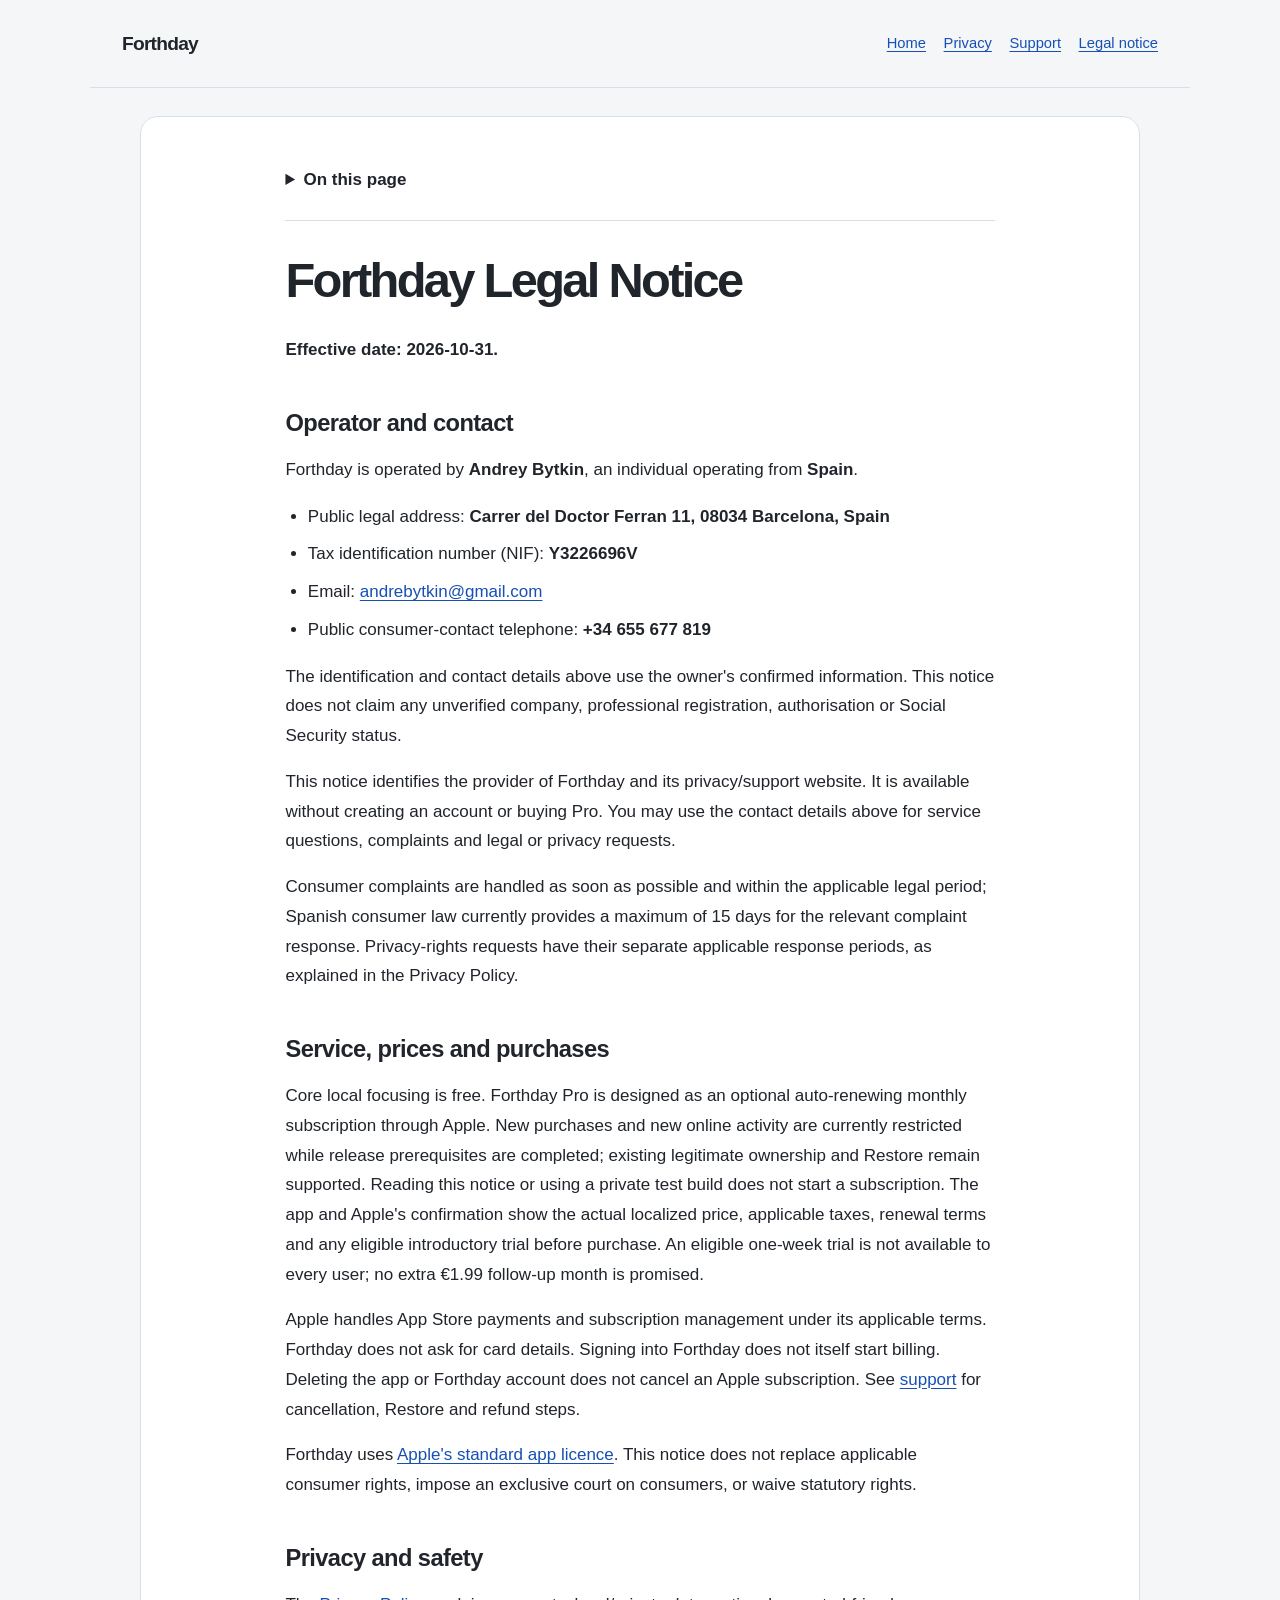
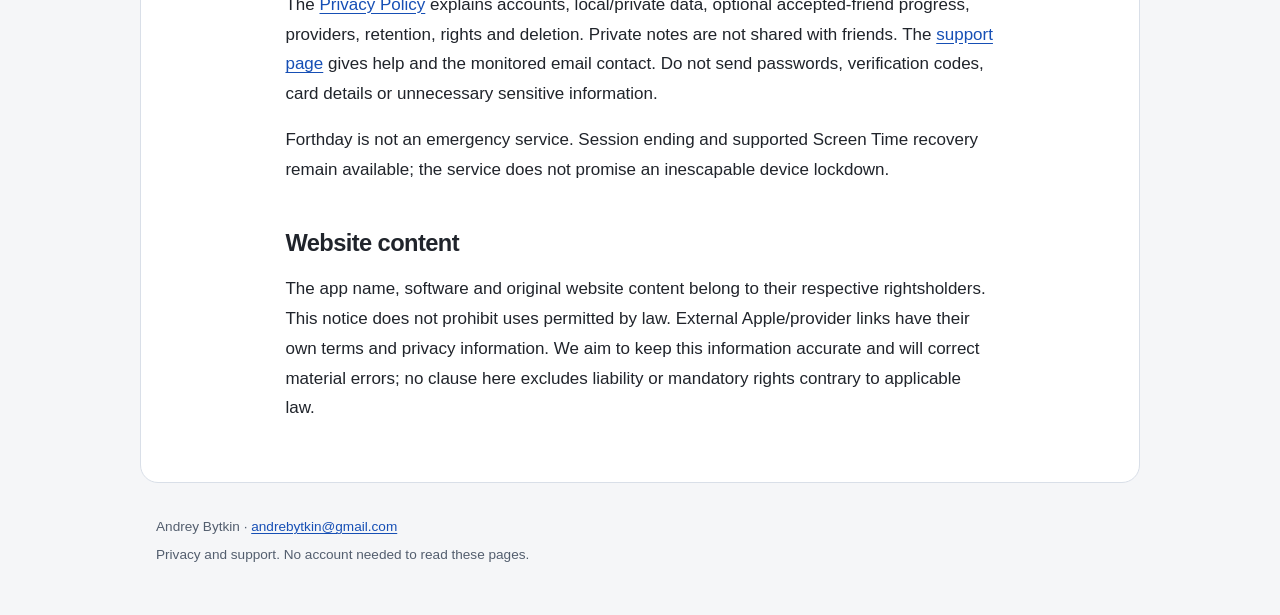
==== legal-notice/index.html @ 4b8013cb "Publish Forthday privacy, support and legal notice" ====
<!doctype html>
<html lang="en">
<head>
  <meta charset="utf-8">
  <meta name="viewport" content="width=device-width, initial-scale=1">
  <meta name="color-scheme" content="light dark">
  
  <meta name="referrer" content="strict-origin-when-cross-origin">
  <title>Legal Notice · Forthday</title>
  <meta name="description" content="Forthday privacy information and practical support from Andrey Bytkin.">
  <link rel="stylesheet" href="../assets/styles.css">
</head>
<body>
  <a class="skip" href="#main">Skip to content</a>
  <header class="masthead"><a class="wordmark" href="../index.html">Forthday</a><nav aria-label="Main"><a href="../index.html">Home</a><a href="../privacy/index.html">Privacy</a><a href="../support/index.html">Support</a><a href="../legal-notice/index.html">Legal notice</a></nav></header>
  
  <main id="main" tabindex="-1"><article><details class="contents"><summary>On this page</summary><ul><li><a href="#operator-and-contact">Operator and contact</a></li><li><a href="#service-prices-and-purchases">Service, prices and purchases</a></li><li><a href="#privacy-and-safety">Privacy and safety</a></li><li><a href="#website-content">Website content</a></li></ul></details><h1>Forthday Legal Notice</h1>
<p><strong>Effective date: 2026-10-31.</strong></p>
<h2 id="operator-and-contact">Operator and contact</h2>
<p>Forthday is operated by <strong>Andrey Bytkin</strong>, an individual operating from <strong>Spain</strong>.</p>
<ul><li>Public legal address: <strong>Carrer del Doctor Ferran 11, 08034 Barcelona, Spain</strong></li><li>Tax identification number (NIF): <strong>Y3226696V</strong></li><li>Email: <a href="mailto:andrebytkin@gmail.com">andrebytkin@gmail.com</a></li><li>Public consumer-contact telephone: <strong>+34 655 677 819</strong></li></ul>
<p>The identification and contact details above use the owner&#x27;s confirmed information. This notice does not claim any unverified company, professional registration, authorisation or Social Security status.</p>
<p>This notice identifies the provider of Forthday and its privacy/support website. It is available without creating an account or buying Pro. You may use the contact details above for service questions, complaints and legal or privacy requests.</p>
<p>Consumer complaints are handled as soon as possible and within the applicable legal period; Spanish consumer law currently provides a maximum of 15 days for the relevant complaint response. Privacy-rights requests have their separate applicable response periods, as explained in the Privacy Policy.</p>
<h2 id="service-prices-and-purchases">Service, prices and purchases</h2>
<p>Core local focusing is free. Forthday Pro is designed as an optional auto-renewing monthly subscription through Apple. New purchases and new online activity are currently restricted while release prerequisites are completed; existing legitimate ownership and Restore remain supported. Reading this notice or using a private test build does not start a subscription. The app and Apple&#x27;s confirmation show the actual localized price, applicable taxes, renewal terms and any eligible introductory trial before purchase. An eligible one-week trial is not available to every user; no extra €1.99 follow-up month is promised.</p>
<p>Apple handles App Store payments and subscription management under its applicable terms. Forthday does not ask for card details. Signing into Forthday does not itself start billing. Deleting the app or Forthday account does not cancel an Apple subscription. See <a href="../support/index.html">support</a> for cancellation, Restore and refund steps.</p>
<p>Forthday uses <a href="https://www.apple.com/legal/internet-services/itunes/dev/stdeula/">Apple&#x27;s standard app licence</a>. This notice does not replace applicable consumer rights, impose an exclusive court on consumers, or waive statutory rights.</p>
<h2 id="privacy-and-safety">Privacy and safety</h2>
<p>The <a href="../privacy/index.html">Privacy Policy</a> explains accounts, local/private data, optional accepted-friend progress, providers, retention, rights and deletion. Private notes are not shared with friends. The <a href="../support/index.html">support page</a> gives help and the monitored email contact. Do not send passwords, verification codes, card details or unnecessary sensitive information.</p>
<p>Forthday is not an emergency service. Session ending and supported Screen Time recovery remain available; the service does not promise an inescapable device lockdown.</p>
<h2 id="website-content">Website content</h2>
<p>The app name, software and original website content belong to their respective rightsholders. This notice does not prohibit uses permitted by law. External Apple/provider links have their own terms and privacy information. We aim to keep this information accurate and will correct material errors; no clause here excludes liability or mandatory rights contrary to applicable law.</p></article></main>
  <footer><p>Andrey Bytkin · <a href="mailto:andrebytkin@gmail.com">andrebytkin@gmail.com</a></p><p>Privacy and support. No account needed to read these pages.</p></footer>
</body>
</html>
---- assets/styles.css ----
:root{color-scheme:light dark;--bg:#f5f6f8;--paper:#fff;--ink:#20242b;--muted:#535e6e;--line:#d9dfe8;--link:#164fb5;--notice:#fff6df;--notice-ink:#584010}
*{box-sizing:border-box}
html{scroll-padding-top:1.5rem}
body{margin:0;background:var(--bg);color:var(--ink);font:17px/1.75 -apple-system,BlinkMacSystemFont,"Segoe UI",sans-serif;-webkit-text-size-adjust:100%}
a{color:var(--link);text-underline-offset:.18em;overflow-wrap:anywhere}
a:hover{text-decoration-thickness:.13em}
a:focus-visible,summary:focus-visible{outline:3px solid var(--link);outline-offset:5px;border-radius:3px}
.skip{position:absolute;left:1rem;top:-10rem;padding:.75rem;background:var(--paper);z-index:2}
.skip:focus{top:1rem}
.masthead{max-width:1100px;margin:auto;display:flex;align-items:center;justify-content:space-between;gap:1rem;padding:1.35rem 2rem;border-bottom:1px solid var(--line)}
.wordmark{font-size:1.2rem;font-weight:720;text-decoration:none;letter-spacing:-.04em;color:var(--ink)}
nav{display:flex;flex-wrap:wrap;gap:.25rem 1.1rem}
nav a{display:inline-flex;align-items:center;min-height:44px;font-size:.92rem}
.draft{max-width:1000px;margin:1.25rem auto 0;padding:1rem 1.5rem;background:var(--notice);color:var(--notice-ink);border:1px solid #c9a855;border-radius:12px}
.draft strong,.draft span{display:block}.draft span{font-size:.9rem}
main{max-width:1000px;margin:1.75rem auto;padding:2.7rem 3.7rem;background:var(--paper);border:1px solid var(--line);border-radius:18px}
article{max-width:75ch;margin:auto}
h1{font-size:clamp(2rem,6vw,3.05rem);line-height:1.12;letter-spacing:-.055em;margin:.3rem 0 1.7rem;font-weight:740;overflow-wrap:anywhere}
h2{font-size:1.48rem;line-height:1.3;letter-spacing:-.025em;margin:2.7rem 0 .8rem;scroll-margin-top:1.5rem}
p{margin:1rem 0}li{margin:.5rem 0}ul{padding-left:1.4rem}
strong{font-weight:680}code{font-family:ui-monospace,monospace;font-size:.9em;overflow-wrap:anywhere}
.contents{margin-bottom:2rem;border-bottom:1px solid var(--line);padding-bottom:1rem}.contents summary{cursor:pointer;min-height:44px;padding:.3rem 0;font-weight:650}.contents ul{columns:2;column-gap:2rem;font-size:.88rem}.contents li{break-inside:avoid}
.faq{border-top:1px solid var(--line);padding:.6rem 0}.faq summary{cursor:pointer;font-size:1.08rem;font-weight:650;line-height:1.5;padding:.75rem .15rem;min-height:44px}.faq[open]{padding-bottom:1rem}.faq p{margin:.9rem 0}
.eyebrow{text-transform:uppercase;letter-spacing:.1em;font-size:.77rem;font-weight:650;color:var(--muted)}
.lede{font-size:1.18rem;color:var(--muted);max-width:48ch}
.cards{display:grid;grid-template-columns:repeat(2,minmax(0,1fr));gap:1rem;margin:2.3rem 0}
.card{display:block;padding:1.5rem;border:1px solid var(--line);border-radius:14px;text-decoration:none;color:var(--ink)}
.card:hover{border-color:var(--link)}.card h2{margin:0;font-size:1.22rem}.card p{font-size:.95rem;color:var(--muted)}.card span{font-weight:650;font-size:.92rem;color:var(--link)}
.contact{padding-top:.2rem;border-top:1px solid var(--line)}.contact h2{margin-top:1.4rem}.contact p:last-child{font-size:.9rem;color:var(--muted)}
footer{max-width:1000px;margin:2rem auto 3rem;padding:0 1rem;color:var(--muted);font-size:.85rem}footer p{margin:.25rem 0}
@media(prefers-color-scheme:dark){:root{--bg:#101217;--paper:#191c23;--ink:#f0f2f6;--muted:#bbc3d1;--line:#3b424f;--link:#a1c1ff;--notice:#302711;--notice-ink:#f7dfaa}}
@media(max-width:650px){.masthead{padding:.8rem 1rem;align-items:flex-start;flex-wrap:wrap}.draft{margin:.9rem .75rem 0;padding:1rem}main{margin:1rem .75rem;padding:1.6rem 1.15rem;border-radius:12px}nav{gap:.1rem .7rem}.contents ul{columns:1}.cards{grid-template-columns:1fr}h2{font-size:1.35rem}footer{padding:0 1rem}}
@media(prefers-reduced-motion:reduce){*{scroll-behavior:auto!important}}
@media print{body{font:11pt/1.5 sans-serif;background:#fff;color:#000}.masthead,footer,.contents{display:none}main{max-width:none;margin:0;border:0;padding:0}.draft{margin:0 0 1rem;color:#000;background:#fff}a{color:#000}h2{break-after:avoid}.cards{display:block}}
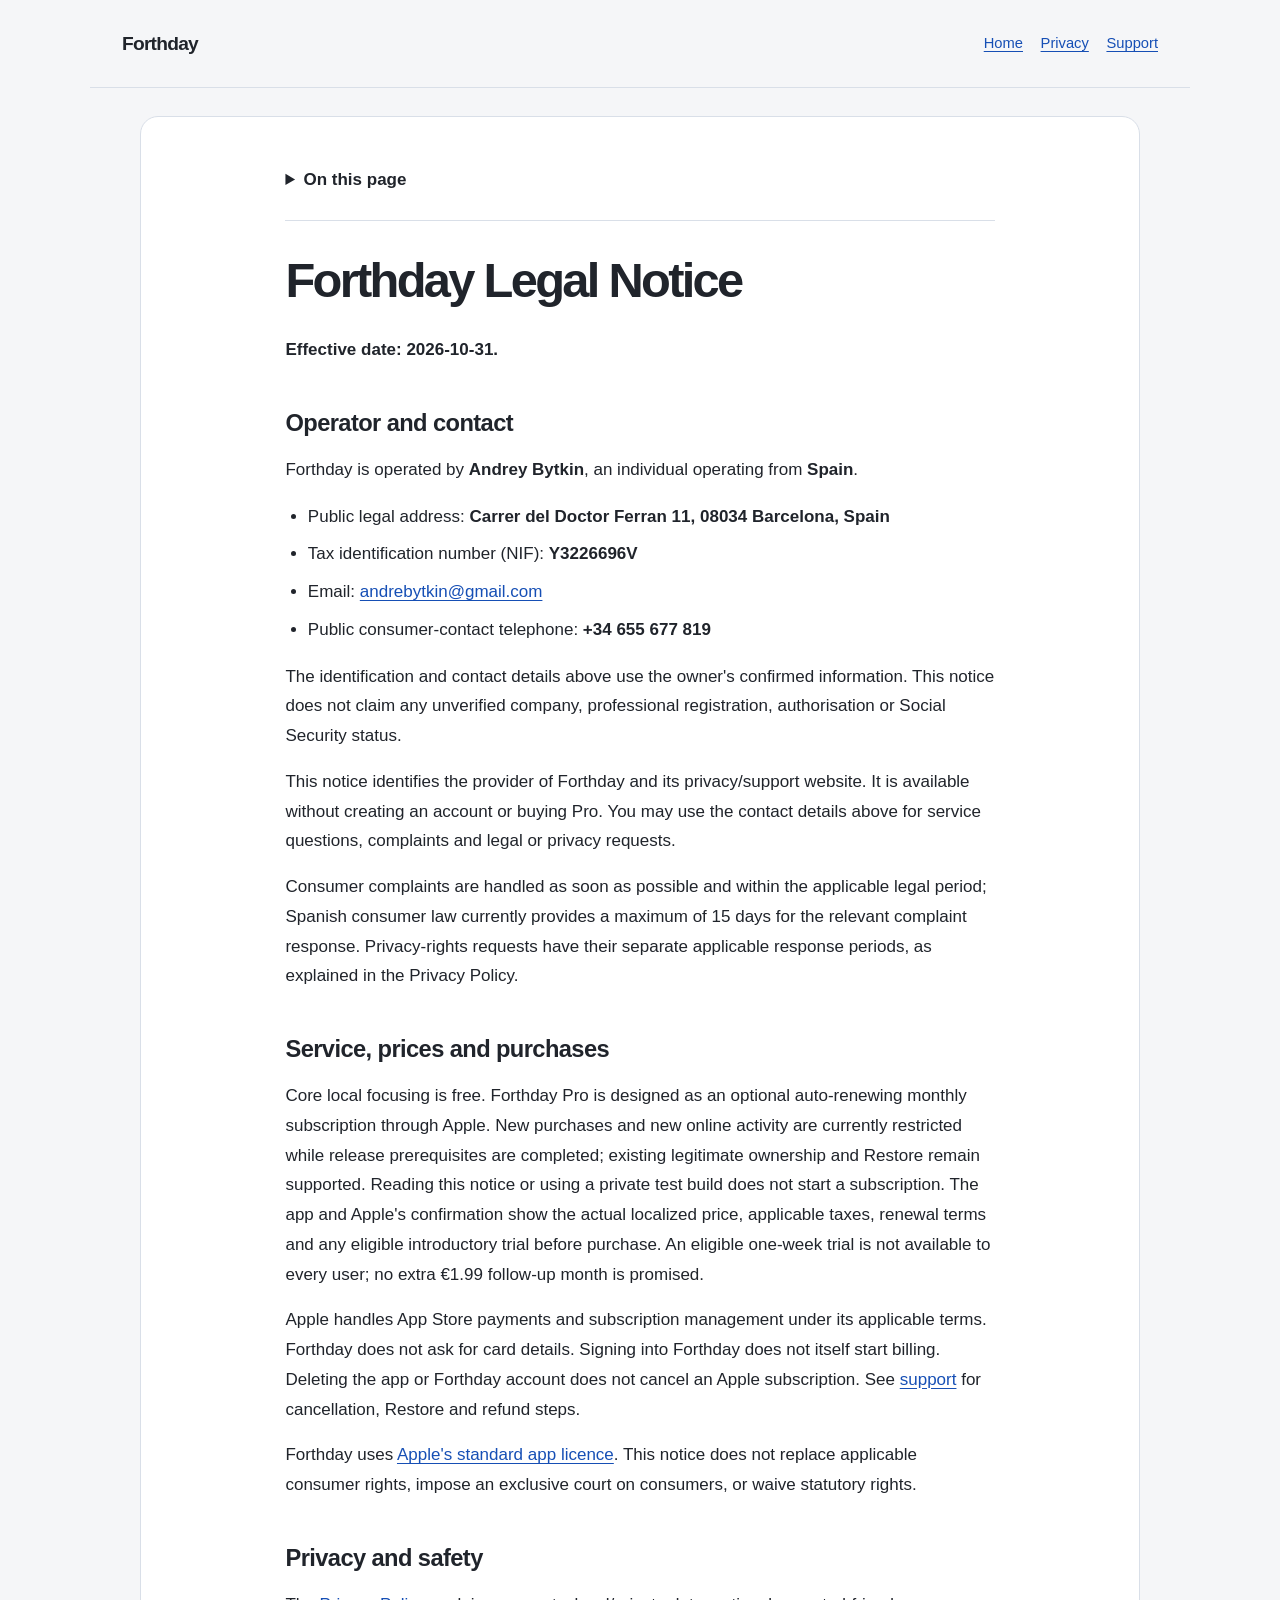
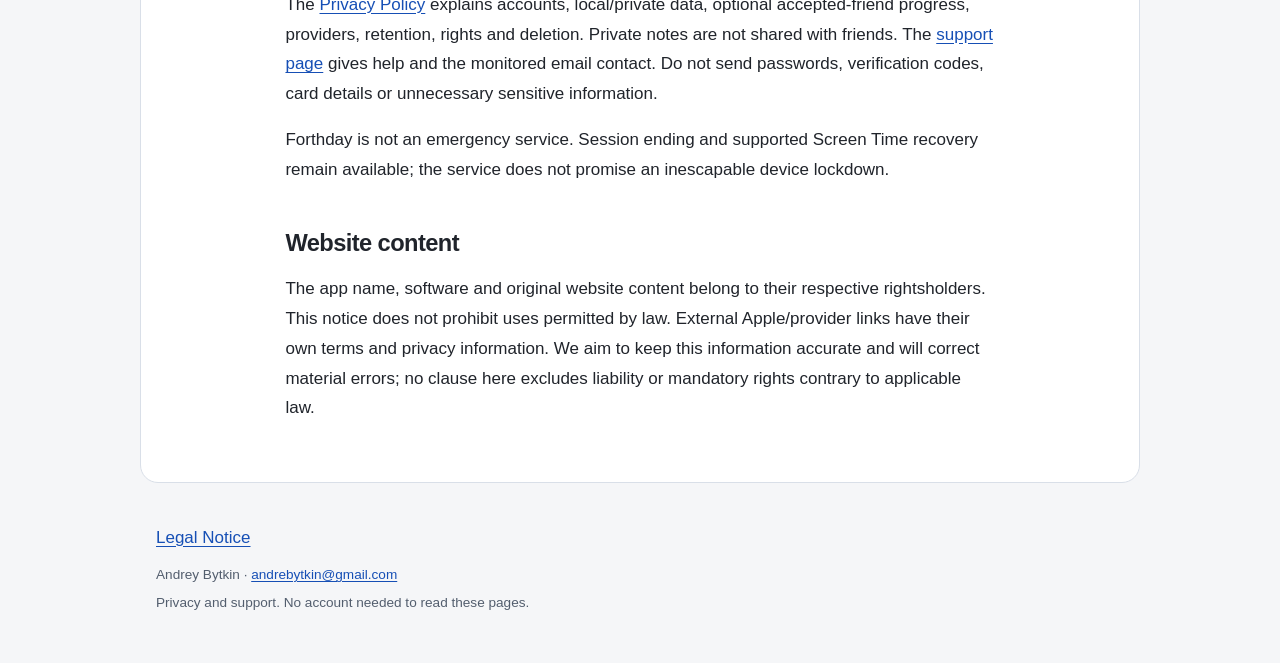
==== commit 801b56c0: "Minimize legal-notice prominence with clear footer access and noindex" ====
--- a/legal-notice/index.html
+++ b/legal-notice/index.html
@@ -4,7 +4,7 @@
   <meta charset="utf-8">
   <meta name="viewport" content="width=device-width, initial-scale=1">
   <meta name="color-scheme" content="light dark">
-  
+  <meta name="robots" content="noindex,follow">
   <meta name="referrer" content="strict-origin-when-cross-origin">
   <title>Legal Notice · Forthday</title>
   <meta name="description" content="Forthday privacy information and practical support from Andrey Bytkin.">
@@ -12,7 +12,7 @@
 </head>
 <body>
   <a class="skip" href="#main">Skip to content</a>
-  <header class="masthead"><a class="wordmark" href="../index.html">Forthday</a><nav aria-label="Main"><a href="../index.html">Home</a><a href="../privacy/index.html">Privacy</a><a href="../support/index.html">Support</a><a href="../legal-notice/index.html">Legal notice</a></nav></header>
+  <header class="masthead"><a class="wordmark" href="../index.html">Forthday</a><nav aria-label="Main"><a href="../index.html">Home</a><a href="../privacy/index.html">Privacy</a><a href="../support/index.html">Support</a></nav></header>
   
   <main id="main" tabindex="-1"><article><details class="contents"><summary>On this page</summary><ul><li><a href="#operator-and-contact">Operator and contact</a></li><li><a href="#service-prices-and-purchases">Service, prices and purchases</a></li><li><a href="#privacy-and-safety">Privacy and safety</a></li><li><a href="#website-content">Website content</a></li></ul></details><h1>Forthday Legal Notice</h1>
 <p><strong>Effective date: 2026-10-31.</strong></p>
@@ -31,6 +31,6 @@
 <p>Forthday is not an emergency service. Session ending and supported Screen Time recovery remain available; the service does not promise an inescapable device lockdown.</p>
 <h2 id="website-content">Website content</h2>
 <p>The app name, software and original website content belong to their respective rightsholders. This notice does not prohibit uses permitted by law. External Apple/provider links have their own terms and privacy information. We aim to keep this information accurate and will correct material errors; no clause here excludes liability or mandatory rights contrary to applicable law.</p></article></main>
-  <footer><p>Andrey Bytkin · <a href="mailto:andrebytkin@gmail.com">andrebytkin@gmail.com</a></p><p>Privacy and support. No account needed to read these pages.</p></footer>
+  <footer><nav class="legal-footer" aria-label="Legal information"><a href="../legal-notice/index.html">Legal Notice</a></nav><p>Andrey Bytkin · <a href="mailto:andrebytkin@gmail.com">andrebytkin@gmail.com</a></p><p>Privacy and support. No account needed to read these pages.</p></footer>
 </body>
 </html>
--- a/assets/styles.css
+++ b/assets/styles.css
@@ -27,7 +27,7 @@
 .card{display:block;padding:1.5rem;border:1px solid var(--line);border-radius:14px;text-decoration:none;color:var(--ink)}
 .card:hover{border-color:var(--link)}.card h2{margin:0;font-size:1.22rem}.card p{font-size:.95rem;color:var(--muted)}.card span{font-weight:650;font-size:.92rem;color:var(--link)}
 .contact{padding-top:.2rem;border-top:1px solid var(--line)}.contact h2{margin-top:1.4rem}.contact p:last-child{font-size:.9rem;color:var(--muted)}
-footer{max-width:1000px;margin:2rem auto 3rem;padding:0 1rem;color:var(--muted);font-size:.85rem}footer p{margin:.25rem 0}
+footer{max-width:1000px;margin:2rem auto 3rem;padding:0 1rem;color:var(--muted);font-size:.85rem}footer p{margin:.25rem 0}.legal-footer a{font-size:17px;line-height:1.5;min-height:44px}
 @media(prefers-color-scheme:dark){:root{--bg:#101217;--paper:#191c23;--ink:#f0f2f6;--muted:#bbc3d1;--line:#3b424f;--link:#a1c1ff;--notice:#302711;--notice-ink:#f7dfaa}}
 @media(max-width:650px){.masthead{padding:.8rem 1rem;align-items:flex-start;flex-wrap:wrap}.draft{margin:.9rem .75rem 0;padding:1rem}main{margin:1rem .75rem;padding:1.6rem 1.15rem;border-radius:12px}nav{gap:.1rem .7rem}.contents ul{columns:1}.cards{grid-template-columns:1fr}h2{font-size:1.35rem}footer{padding:0 1rem}}
 @media(prefers-reduced-motion:reduce){*{scroll-behavior:auto!important}}
